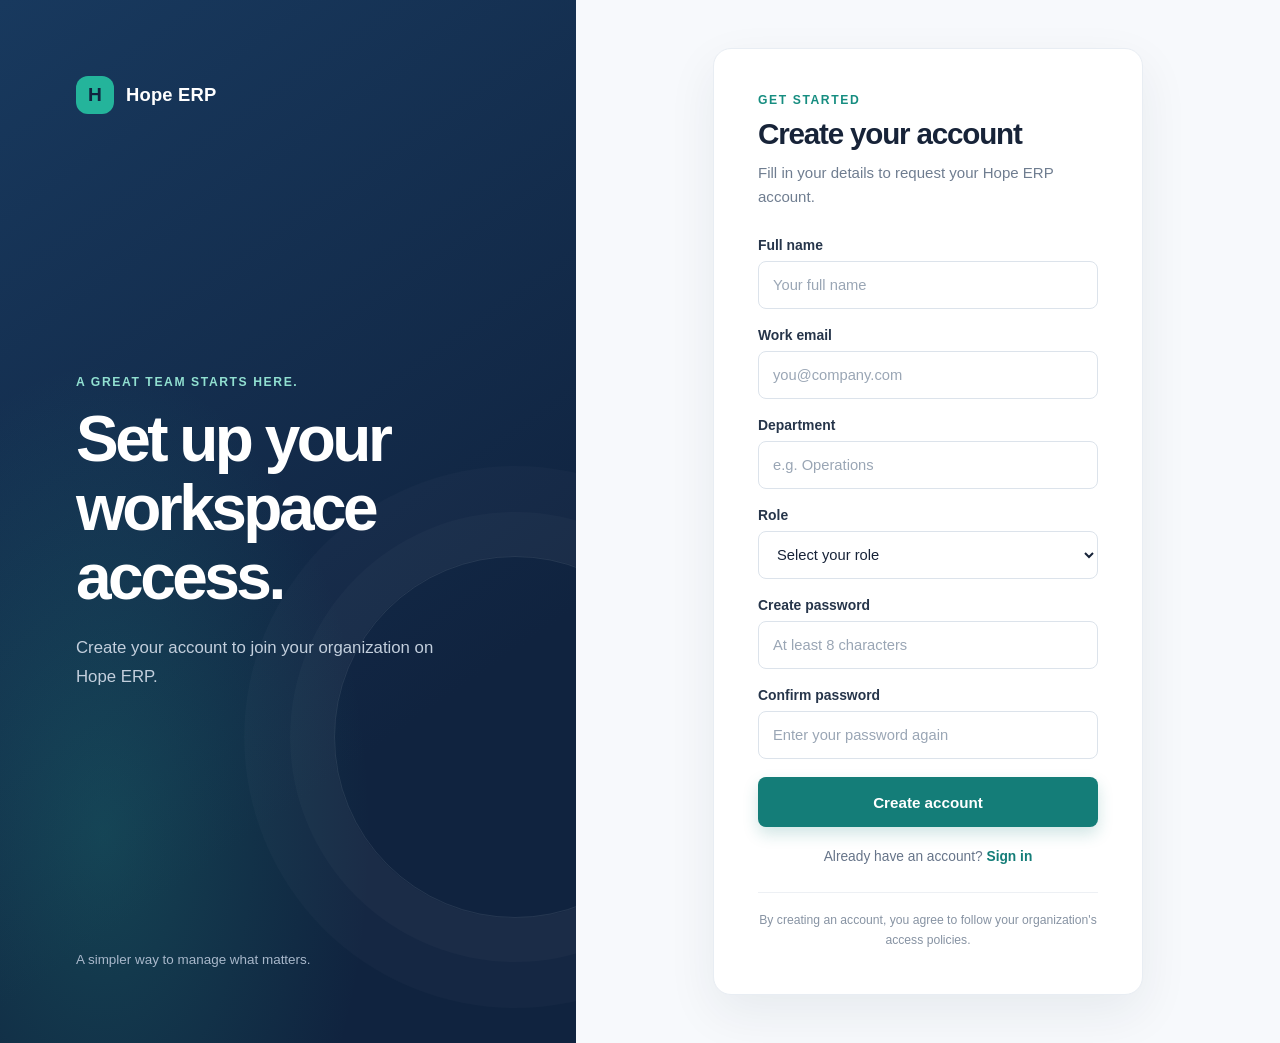
==== create-user.html @ 75287c1b "Update UI components and layout styling" ====
<!doctype html>
<html lang="en">
  <head>
    <meta charset="utf-8">
    <meta name="viewport" content="width=device-width, initial-scale=1">
    <meta name="theme-color" content="#10233f">
    <title>Create an account | Hope ERP</title>
    <link rel="stylesheet" href="CSS/homepage.css">
  </head>
  <body>
    <main class="auth-layout">
      <section class="brand-panel" aria-labelledby="brand-title">
        <a class="brand" href="login.html" aria-label="Hope ERP home">
          <span class="brand-mark" aria-hidden="true">H</span>
          <span id="brand-title">Hope ERP</span>
        </a>
        <div class="brand-message">
          <p class="eyebrow">A great team starts here.</p>
          <h1>Set up your workspace access.</h1>
          <p>Create your account to join your organization on Hope ERP.</p>
        </div>
        <p class="brand-footer">A simpler way to manage what matters.</p>
      </section>

      <section class="form-panel" aria-labelledby="form-title">
        <div class="auth-card">
          <p class="eyebrow form-eyebrow">Get started</p>
          <h2 id="form-title">Create your account</h2>
          <p class="form-intro">Fill in your details to request your Hope ERP account.</p>

          <form action="#" method="post">
            <div class="field">
              <label for="full-name">Full name</label>
              <input id="full-name" name="fullName" type="text" autocomplete="name" placeholder="Your full name" required>
            </div>

            <div class="field">
              <label for="email">Work email</label>
              <input id="email" name="email" type="email" autocomplete="email" placeholder="you@company.com" required>
            </div>

            <div class="field">
              <label for="department">Department</label>
              <input id="department" name="department" type="text" autocomplete="organization-title" placeholder="e.g. Operations">
            </div>

            <div class="field">
              <label for="role">Role</label>
              <select id="role" name="role" required>
                <option value="" selected disabled>Select your role</option>
                <option value="administrator">Administrator</option>
                <option value="manager">Manager</option>
                <option value="employee">Employee</option>
              </select>
            </div>

            <div class="field">
              <label for="password">Create password</label>
              <input id="password" name="password" type="password" autocomplete="new-password" placeholder="At least 8 characters" minlength="8" required>
            </div>

            <div class="field">
              <label for="confirm-password">Confirm password</label>
              <input id="confirm-password" name="confirmPassword" type="password" autocomplete="new-password" placeholder="Enter your password again" minlength="8" required>
            </div>

            <button class="button button-primary" type="submit">Create account</button>
          </form>

          <p class="auth-switch">Already have an account? <a href="login.html">Sign in</a></p>
          <p class="form-note">By creating an account, you agree to follow your organization's access policies.</p>
        </div>
      </section>
    </main>
  </body>
</html>
---- CSS/homepage.css ----
:root {
  color-scheme: light;
  font-family: "Segoe UI", Arial, sans-serif;
  font-synthesis: none;
  text-rendering: optimizeLegibility;
  -webkit-font-smoothing: antialiased;
  -moz-osx-font-smoothing: grayscale;
  font-optical-sizing: auto;
  font-weight: 400;
  color: #172338;
  background: #f3f6fa;
  --navy: #10233f;
  --navy-light: #18395e;
  --teal: #24b49b;
  --muted: #6f7d90;
  --border: #dce3eb;
}

* {
  box-sizing: border-box;
}

body {
  min-width: 320px;
  min-height: 100vh;
  margin: 0;
}

a {
  color: #147d78;
  font-weight: 600;
  text-decoration: none;
}

a:hover {
  text-decoration: underline;
}

a:focus-visible,
button:focus-visible,
input:focus-visible,
select:focus-visible {
  outline: 3px solid rgba(36, 180, 155, 0.45);
  outline-offset: 3px;
}

.auth-layout {
  display: grid;
  grid-template-columns: minmax(320px, 0.9fr) minmax(480px, 1.1fr);
  min-height: 100vh;
}

.brand-panel {
  position: relative;
  display: flex;
  flex-direction: column;
  justify-content: space-between;
  overflow: hidden;
  padding: clamp(32px, 6vw, 76px);
  color: #fff;
  background:
    radial-gradient(ellipse at 18% 80%, rgba(36, 180, 155, 0.22), transparent 40%),
    linear-gradient(145deg, var(--navy-light), var(--navy) 70%);
}

.brand-panel::after {
  position: absolute;
  right: -120px;
  bottom: 12%;
  width: 360px;
  height: 360px;
  border: 1px solid rgba(255, 255, 255, 0.09);
  border-radius: 50%;
  box-shadow: 0 0 0 44px rgba(255, 255, 255, 0.025), 0 0 0 90px rgba(255, 255, 255, 0.02);
  content: "";
  pointer-events: none;
}

.brand {
  display: inline-flex;
  z-index: 1;
  align-items: center;
  gap: 12px;
  width: fit-content;
  color: #fff;
  font-size: 1.15rem;
  font-weight: 700;
  letter-spacing: 0.01em;
}

.brand:hover {
  text-decoration: none;
}

.brand-mark {
  display: grid;
  width: 38px;
  height: 38px;
  place-items: center;
  border-radius: 12px;
  color: var(--navy);
  background: var(--teal);
  font-size: 1.2rem;
  font-weight: 800;
}

.brand-message {
  z-index: 1;
  max-width: 440px;
  margin: 60px 0;
}

.eyebrow {
  margin: 0 0 16px;
  color: #91e0d1;
  font-size: 0.76rem;
  font-weight: 700;
  letter-spacing: 0.13em;
  text-transform: uppercase;
}

.brand-message h1 {
  max-width: 420px;
  margin: 0;
  font-size: clamp(2.4rem, 5vw, 4.1rem);
  font-weight: 650;
  letter-spacing: -0.055em;
  line-height: 1.08;
}

.brand-message > p:last-child {
  max-width: 360px;
  margin: 22px 0 0;
  color: #c3cfdd;
  font-size: 1.05rem;
  line-height: 1.7;
}

.brand-footer {
  z-index: 1;
  margin: 0;
  color: #a9b8cb;
  font-size: 0.84rem;
}

.form-panel {
  display: grid;
  place-items: center;
  padding: 48px 28px;
  background: #f7f9fc;
}

.auth-card {
  width: min(100%, 430px);
  padding: 44px;
  border: 1px solid #e8edf3;
  border-radius: 18px;
  background: #fff;
  box-shadow: 0 18px 50px rgba(18, 38, 63, 0.07);
}

.form-eyebrow {
  margin-bottom: 10px;
  color: #168d80;
}

.auth-card h2 {
  margin: 0;
  color: #172338;
  font-size: 1.85rem;
  letter-spacing: -0.04em;
}

.form-intro {
  margin: 10px 0 28px;
  color: var(--muted);
  font-size: 0.94rem;
  line-height: 1.6;
}

.field {
  margin-bottom: 18px;
}

.field label {
  display: block;
  margin-bottom: 8px;
  color: #26354a;
  font-size: 0.87rem;
  font-weight: 600;
}

.field input,
.field select {
  width: 100%;
  min-height: 48px;
  padding: 0 14px;
  border: 1px solid var(--border);
  border-radius: 8px;
  color: #172338;
  background: #fff;
  font: inherit;
  font-size: 0.92rem;
}

.field input::placeholder {
  color: #9aa6b5;
}

.field input:focus,
.field select:focus {
  border-color: #31a99b;
  outline: 3px solid rgba(36, 180, 155, 0.14);
}

.form-options {
  display: flex;
  align-items: flex-start;
  justify-content: space-between;
  gap: 14px;
  margin: 2px 0 22px;
}

.checkbox-label {
  display: inline-flex;
  flex: 0 0 auto;
  align-items: center;
  gap: 8px;
  color: #536176;
  font-size: 0.82rem;
}

.checkbox-label input {
  width: 15px;
  height: 15px;
  margin: 0;
  accent-color: #168d80;
}

.helper-text {
  max-width: 190px;
  color: var(--muted);
  font-size: 0.76rem;
  line-height: 1.5;
  text-align: right;
}

.button {
  display: block;
  width: 100%;
  min-height: 50px;
  border: 0;
  border-radius: 8px;
  cursor: pointer;
  font: inherit;
  font-size: 0.95rem;
  font-weight: 700;
}

.button-primary {
  color: #fff;
  background: #147d78;
  box-shadow: 0 7px 16px rgba(20, 125, 120, 0.2);
}

.button-primary:hover {
  background: #106d69;
}

.auth-switch {
  margin: 22px 0 0;
  color: #667489;
  font-size: 0.86rem;
  text-align: center;
}

.form-note {
  margin: 28px 0 0;
  padding-top: 18px;
  border-top: 1px solid #edf0f4;
  color: #8793a3;
  font-size: 0.76rem;
  line-height: 1.6;
  text-align: center;
}

@media (max-width: 800px) {
  .auth-layout {
    grid-template-columns: 1fr;
  }

  .brand-panel {
    min-height: 270px;
    padding: 30px clamp(24px, 8vw, 64px);
  }

  .brand-message {
    margin: 38px 0 20px;
  }

  .brand-message h1 {
    font-size: clamp(2rem, 7vw, 3rem);
  }

  .brand-message > p:last-child {
    margin-top: 12px;
    font-size: 0.95rem;
  }

  .brand-footer {
    display: none;
  }

  .form-panel {
    padding: 36px 20px;
  }
}

@media (max-width: 480px) {
  .auth-card {
    padding: 32px 24px;
  }

  .form-options {
    flex-direction: column;
  }

  .helper-text {
    max-width: none;
    text-align: left;
  }
}
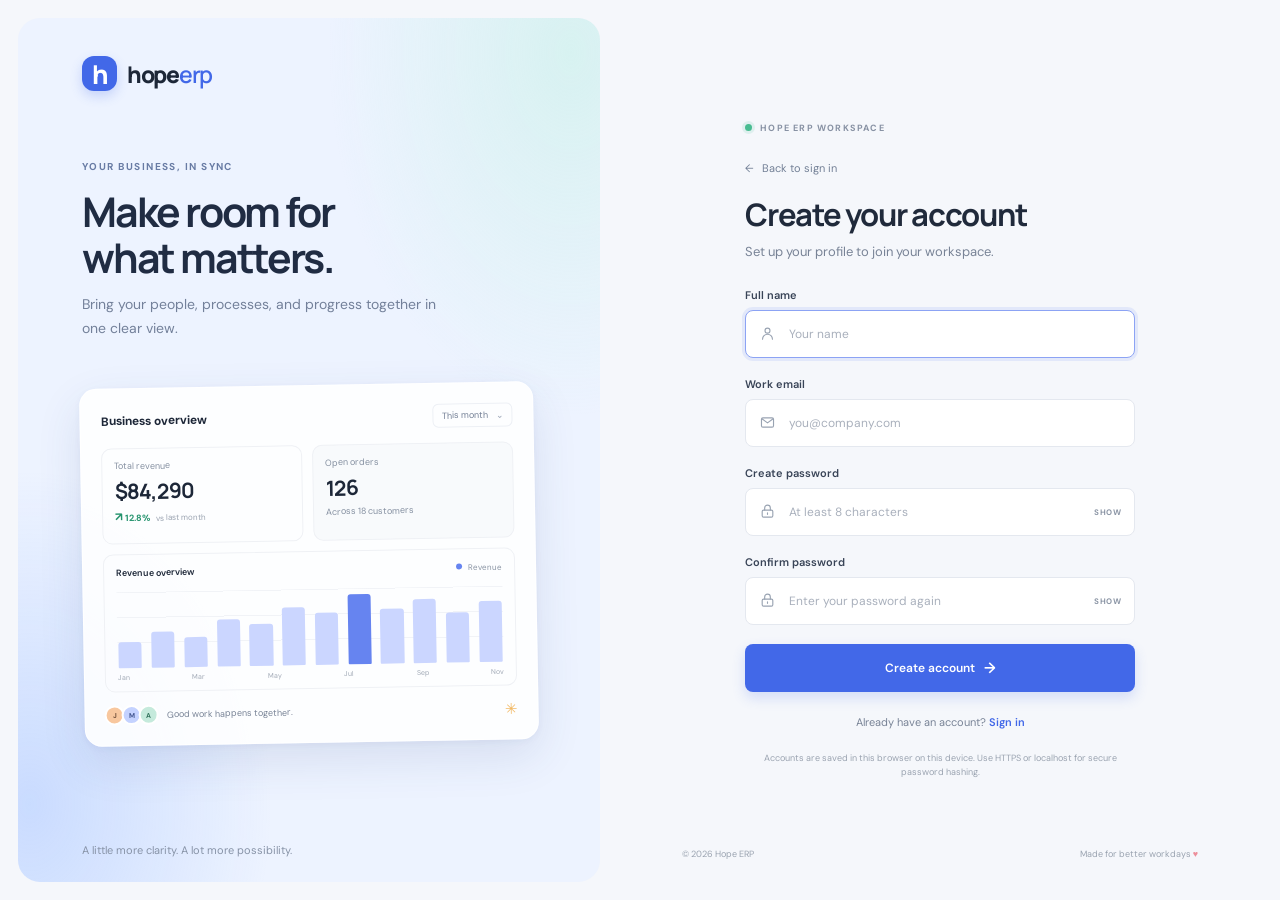
==== commit 3f50e15c: "Update RENEVERSE ERP frontend" ====
--- a/create-user.html
+++ b/create-user.html
@@ -3,74 +3,13 @@
   <head>
     <meta charset="utf-8">
     <meta name="viewport" content="width=device-width, initial-scale=1">
-    <meta name="theme-color" content="#10233f">
-    <title>Create an account | Hope ERP</title>
-    <link rel="stylesheet" href="CSS/homepage.css">
+    <meta http-equiv="refresh" content="0;url=index.html#create">
+    <title>Create account | Hope ERP</title>
+    <script>
+      window.location.replace("index.html#create");
+    </script>
   </head>
   <body>
-    <main class="auth-layout">
-      <section class="brand-panel" aria-labelledby="brand-title">
-        <a class="brand" href="login.html" aria-label="Hope ERP home">
-          <span class="brand-mark" aria-hidden="true">H</span>
-          <span id="brand-title">Hope ERP</span>
-        </a>
-        <div class="brand-message">
-          <p class="eyebrow">A great team starts here.</p>
-          <h1>Set up your workspace access.</h1>
-          <p>Create your account to join your organization on Hope ERP.</p>
-        </div>
-        <p class="brand-footer">A simpler way to manage what matters.</p>
-      </section>
-
-      <section class="form-panel" aria-labelledby="form-title">
-        <div class="auth-card">
-          <p class="eyebrow form-eyebrow">Get started</p>
-          <h2 id="form-title">Create your account</h2>
-          <p class="form-intro">Fill in your details to request your Hope ERP account.</p>
-
-          <form action="#" method="post">
-            <div class="field">
-              <label for="full-name">Full name</label>
-              <input id="full-name" name="fullName" type="text" autocomplete="name" placeholder="Your full name" required>
-            </div>
-
-            <div class="field">
-              <label for="email">Work email</label>
-              <input id="email" name="email" type="email" autocomplete="email" placeholder="you@company.com" required>
-            </div>
-
-            <div class="field">
-              <label for="department">Department</label>
-              <input id="department" name="department" type="text" autocomplete="organization-title" placeholder="e.g. Operations">
-            </div>
-
-            <div class="field">
-              <label for="role">Role</label>
-              <select id="role" name="role" required>
-                <option value="" selected disabled>Select your role</option>
-                <option value="administrator">Administrator</option>
-                <option value="manager">Manager</option>
-                <option value="employee">Employee</option>
-              </select>
-            </div>
-
-            <div class="field">
-              <label for="password">Create password</label>
-              <input id="password" name="password" type="password" autocomplete="new-password" placeholder="At least 8 characters" minlength="8" required>
-            </div>
-
-            <div class="field">
-              <label for="confirm-password">Confirm password</label>
-              <input id="confirm-password" name="confirmPassword" type="password" autocomplete="new-password" placeholder="Enter your password again" minlength="8" required>
-            </div>
-
-            <button class="button button-primary" type="submit">Create account</button>
-          </form>
-
-          <p class="auth-switch">Already have an account? <a href="login.html">Sign in</a></p>
-          <p class="form-note">By creating an account, you agree to follow your organization's access policies.</p>
-        </div>
-      </section>
-    </main>
+    <p>Opening Hope ERP account creation. <a href="index.html#create">Continue</a></p>
   </body>
 </html>
